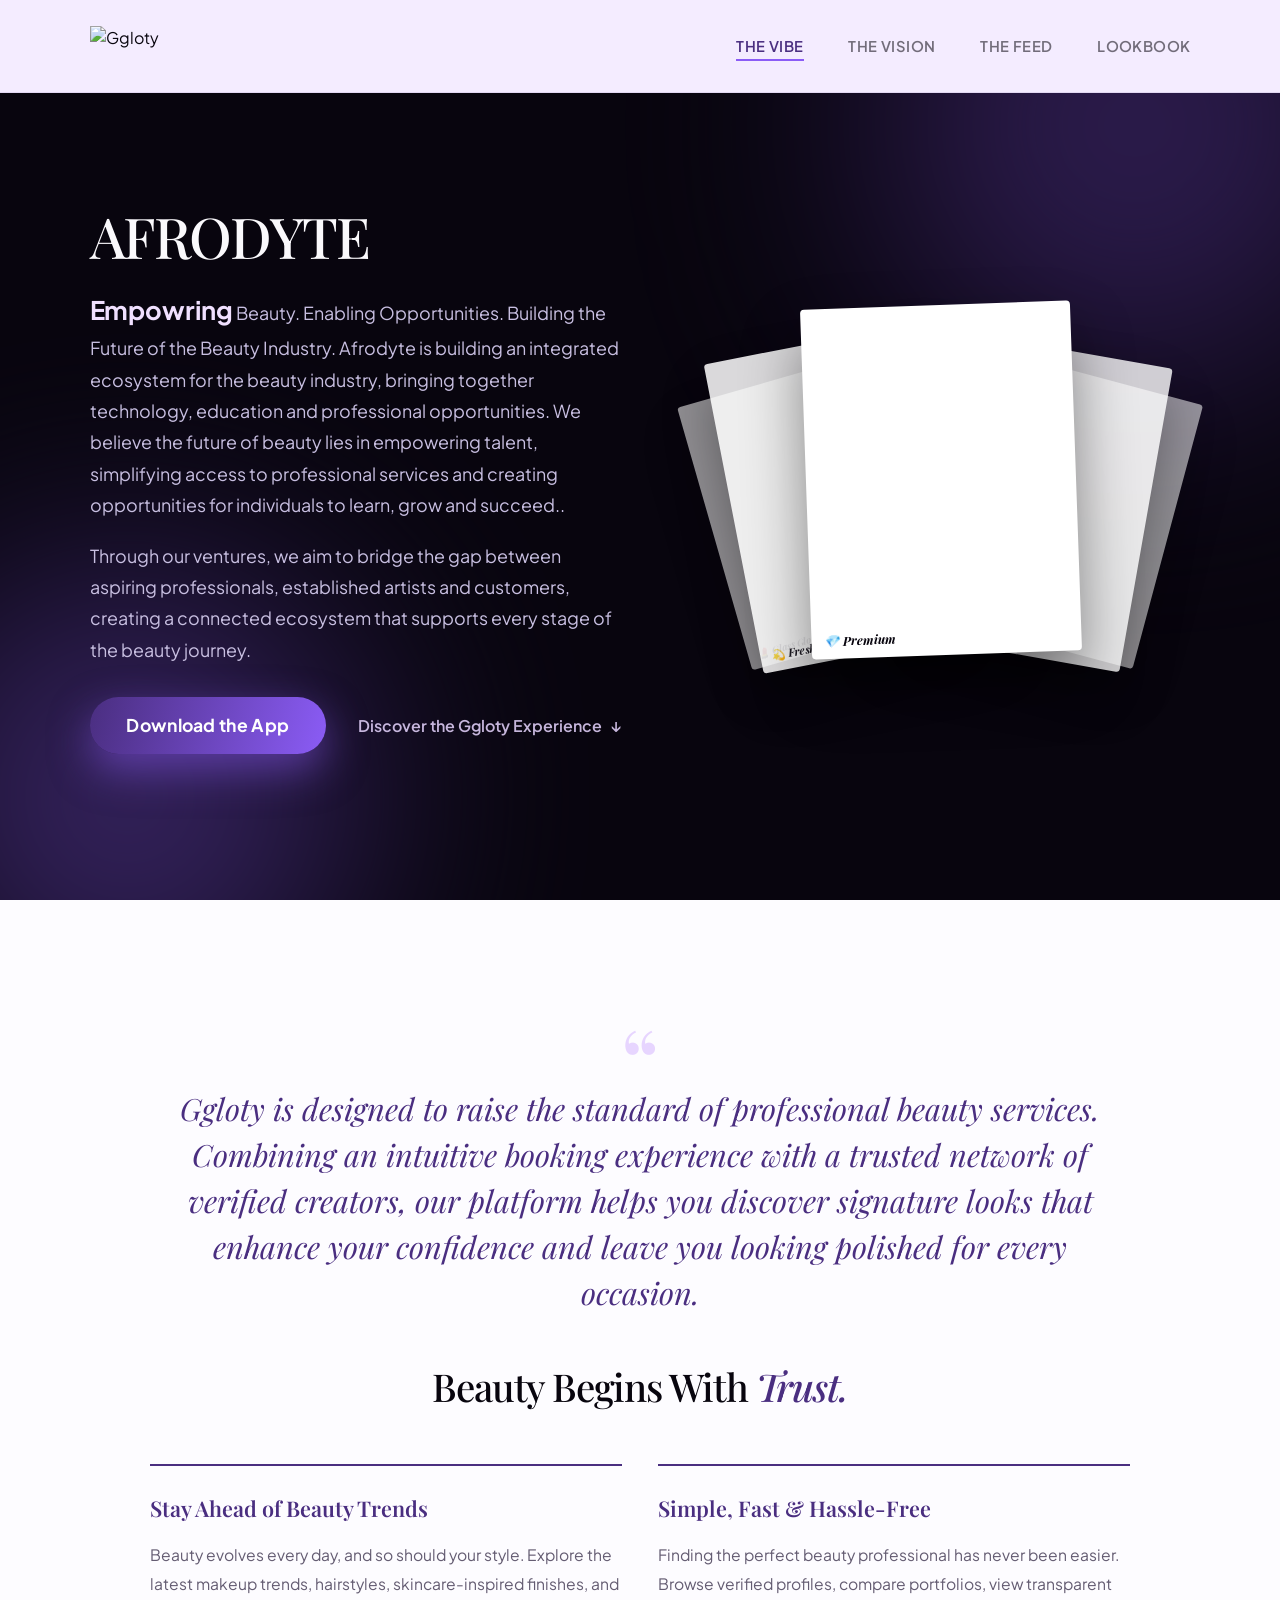
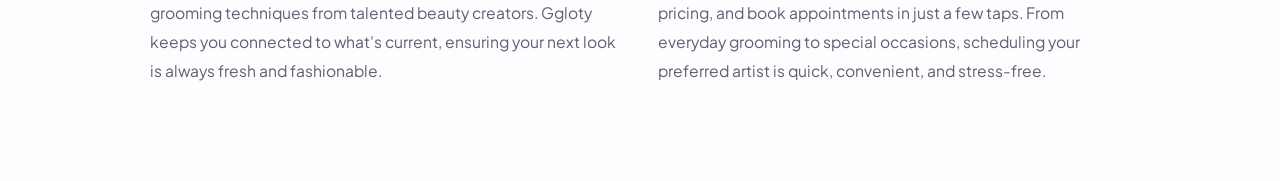
==== index.html @ cd1df4a2 "Change logo and update hero section content Updated logo image and modified hero section text." ====
<!DOCTYPE html>
<html lang="en">

<head>
    <meta charset="UTF-8">
    <meta name="viewport" content="width=device-width, initial-scale=1.0">

    <title>Ggloty | Book Verified Makeup Artists & Beauty Professionals</title>

    <meta property="og:type" content="website">
    <meta property="og:url" content="https://www.ggloty.com/">
    <meta property="og:title" content="Ggloty | Book Verified Makeup Artists & Beauty Professionals">
    <meta property="og:description" content="Discover premium beauty and spa experiences customized to match your unique vibe.">
    <meta property="og:image" content="https://www.ggloty.com/preview.png">

    <link rel="icon" type="image/jpeg" href="images/new logo.jpeg">
    <link rel="canonical" href="https://www.ggloty.com/">

    <link rel="preconnect" href="https://fonts.googleapis.com">
    <link rel="preconnect" href="https://fonts.gstatic.com" crossorigin>

    <link href="https://fonts.googleapis.com/css2?family=Playfair+Display:ital,wght@0,400;0,500;0,600;0,700;1,400;1,500;1,600&family=Plus+Jakarta+Sans:wght@300;400;500;600;700;800&display=swap" rel="stylesheet">

    <link rel="stylesheet" href="style.css">
</head>

<body>

    <!-- NAVBAR -->
    <header class="masthead" id="masthead">
        <div class="masthead-bar">

            <a href="#home" class="brand-logo">
                <img src="images/new logo.jpeg" alt="Ggloty" class="logo-img">
            </a>

            <nav class="primary-nav">
                <ul class="nav-list" id="navLinksMenu">
                    <li><a href="#home" class="nav-item active">The Vibe</a></li>
                    <li><a href="#vision" class="nav-item">The Vision</a></li>
                    <li><a href="#reels-section" class="nav-item">The Feed</a></li>
                    <li><a href="#lookbook" class="nav-item">Lookbook</a></li>
                </ul>
            </nav>

            <button class="menu-toggle" id="hamburgerToggle"
                aria-label="Toggle menu"
                aria-expanded="false"
                aria-controls="navLinksMenu">

                <span class="hamburger-line"></span>
                <span class="hamburger-line"></span>
                <span class="hamburger-line"></span>

            </button>

        </div>
    </header>


    <main>

        <!-- HERO SECTION -->
        <section id="home" class="hero">

            <span class="hero-glow glow-a" aria-hidden="true"></span>
            <span class="hero-glow glow-b" aria-hidden="true"></span>

            <div class="hero-inner">

                <div class="hero-copy" data-reveal>

                    <h1 class="hero-title">
                        AFRODYTE<br>
                        <span class="accent-ital"></span>
                    </h1>

                    <p class="hero-text">
                         <span class="brand-highlight">Empowring</span>  
                   Beauty. Enabling Opportunities.

Building the Future of the Beauty Industry.

Afrodyte is building an integrated ecosystem for the beauty industry, bringing together technology, education and professional opportunities.

We believe the future of beauty lies in empowering talent, simplifying access to professional services and creating opportunities for individuals to learn, grow and succeed..
                    </p>

                    <p class="hero-text">
                       
                       Through our ventures, we aim to bridge the gap between aspiring professionals, established artists and customers, creating a connected ecosystem that supports every stage of the beauty journey.
                    </p>

                    <div class="hero-actions">

                        <a href="https://play.google.com/store/apps/details?id=com.ggloty"
                            class="btn-glow">
                            <span>Download the App</span>
                        </a>

                        <a href="#vision" class="link-arrow">
                            Discover the Ggloty Experience
                            <span class="arrow-bob">↓</span>
                        </a>

                    </div>

                </div>


                <!-- HERO PHOTO STACK -->
                <div class="hero-visual" data-reveal>

                    <div class="photo-stack" id="heroDeckSlider">

                        <div class="photo-card">
                            <div class="photo-img"
                                style="background-image:url('https://res.cloudinary.com/vi6c5p9w/image/upload/tile-1.jpg');">
                            </div>
                            <span class="photo-tag">💫 Fresh</span>
                        </div>

                        <div class="photo-card">
                            <div class="photo-img"
                                style="background-image:url('https://res.cloudinary.com/vi6c5p9w/image/upload/v1783770216/tile-2.jpg');">
                            </div>
                            <span class="photo-tag">✨ Iconic</span>
                        </div>

                        <div class="photo-card">
                            <div class="photo-img"
                                style="background-image:url('https://res.cloudinary.com/vi6c5p9w/image/upload/tile-3.jpg');">
                            </div>
                            <span class="photo-tag">💎 Premium</span>
                        </div>

                        <div class="photo-card">
                            <div class="photo-img"
                                style="background-image:url('https://res.cloudinary.com/vi6c5p9w/image/upload/tile-4.jpg');">
                            </div>
                            <span class="photo-tag">💄 Glass Glow</span>
                        </div>

                        <div class="photo-card">
                            <div class="photo-img"
                                style="background-image:url('https://res.cloudinary.com/vi6c5p9w/image/upload/v1783768483/tile-5.jpg');">
                            </div>
                            <span class="photo-tag">⚡ Velvet</span>
                        </div>

                    </div>
                </div>

            </div>
        </section>


        <!-- VISION SECTION -->
        <section id="vision" class="vision">

            <div class="vision-inner">

                <span class="quote-mark" aria-hidden="true">&ldquo;</span>

                <blockquote class="lede" data-reveal>
                    Ggloty is designed to raise the standard of professional beauty
                    services. Combining an intuitive booking experience with a
                    trusted network of verified creators, our platform helps you
                    discover signature looks that enhance your confidence and leave
                    you looking polished for every occasion.
                </blockquote>


                <div class="vision-heading" data-reveal>
                    <h2>
                        Beauty Begins With
                        <span class="accent-plum">Trust.</span>
                    </h2>
                </div>


                <div class="perks">

                    <div class="perk" data-reveal>

                        <span class="perk-tag">
                            Stay Ahead of Beauty Trends
                        </span>

                        <p>
                            Beauty evolves every day, and so should your style.
                            Explore the latest makeup trends, hairstyles,
                            skincare-inspired finishes, and grooming techniques
                            from talented beauty creators. Ggloty keeps you
                            connected to what's current, ensuring your next look
                            is always fresh and fashionable.
                        </p>

                    </div>


                    <div class="perk" data-reveal>

                        <span class="perk-tag">
                            Simple, Fast & Hassle-Free
                        </span>

                        <p>
                            Finding the perfect beauty professional has never
                            been easier. Browse verified profiles, compare
                            portfolios, view transparent pricing, and book
                            appointments in just a few taps. From everyday
                            grooming to special occasions, scheduling your
                            preferred artist is quick, convenient, and
                            stress-free.
                        </p>

                    </div>

                </div>

            </div>
        </section>

    </main>


    <!-- NAVIGATION SCRIPT -->
    <script>
        document.addEventListener("DOMContentLoaded", function () {

            const menuToggle = document.getElementById("hamburgerToggle");
            const navMenu = document.getElementById("navLinksMenu");
            const navItems = document.querySelectorAll(".nav-item");

            // Ensure all reveal content is visible
            document.querySelectorAll("[data-reveal]").forEach(function (element) {
                element.classList.add("in-view");
            });

            // Mobile navigation toggle
            if (menuToggle && navMenu) {

                menuToggle.addEventListener("click", function () {

                    const isOpen = menuToggle.classList.toggle("open");

                    navMenu.classList.toggle("nav-open", isOpen);

                    menuToggle.setAttribute("aria-expanded", isOpen);

                    document.body.classList.toggle("no-scroll", isOpen);

                });

                // Close menu after clicking a navigation link
                navItems.forEach(function (item) {

                    item.addEventListener("click", function () {

                        menuToggle.classList.remove("open");
                        navMenu.classList.remove("nav-open");

                        menuToggle.setAttribute("aria-expanded", "false");

                        document.body.classList.remove("no-scroll");

                    });

                });

            }

        });
    </script>

</body>
</html>
---- style.css ----
/* ==========================================================================
   GGLOTY — PREMIUM EDITORIAL DESIGN
   Only styles for the supplied HTML:
   Navbar + Hero + Vision
   ========================================================================== */


/* ==========================================================================
   GLOBAL RESET & VARIABLES
   ========================================================================== */

*,
*::before,
*::after {
    margin: 0;
    padding: 0;
    box-sizing: border-box;
}

:root {
    --luxury-black: #08050E;
    --luxury-white: #FAF9FC;
    --deep-brand-purple: #4A2E80;
    --amethyst-glow: #8B5CF6;
    --light-amethyst: #E7D5FF;
    --slate-muted: #645C72;
    --soft-cream-bg: #FDFCFF;

    --ink-soft: #14101E;
    --lilac-veil: rgba(231, 213, 255, 0.85);
    --lilac-dim: rgba(231, 213, 255, 0.55);
    --plum-10: rgba(74, 46, 128, 0.10);
    --plum-16: rgba(74, 46, 128, 0.16);
    --amethyst-30: rgba(139, 92, 246, 0.5);
    --white-04: rgba(250, 249, 252, 0.04);
    --white-08: rgba(250, 249, 252, 0.08);

    --font-display: 'Playfair Display', serif;
    --font-body: 'Plus Jakarta Sans', sans-serif;

    --ease: cubic-bezier(0.16, 1, 0.3, 1);

    --edge: 7vw;
    --nav-h: 92px;
}

html {
    scroll-behavior: smooth;
    scroll-padding-top: 110px;
}

body {
    font-family: var(--font-body);
    background: var(--soft-cream-bg);
    color: var(--luxury-black);
    line-height: 1.5;
    overflow-x: hidden;
}

body.no-scroll {
    overflow: hidden;
}

h1,
h2,
h3,
h4,
h5 {
    font-family: var(--font-display);
    font-weight: 500;
}

p {
    color: var(--slate-muted);
}

a {
    color: inherit;
    text-decoration: none;
}

img {
    max-width: 100%;
    display: block;
}

::selection {
    background: var(--amethyst-glow);
    color: #fff;
}

main > section {
    padding-left: var(--edge);
    padding-right: var(--edge);
    position: relative;
    overflow: hidden;
}


/* ==========================================================================
   CONTENT VISIBILITY FIX
   Elements with data-reveal are visible even if JavaScript fails.
   ========================================================================== */

[data-reveal] {
    opacity: 1;
    visibility: visible;
    transform: none;
}

[data-reveal].in-view {
    opacity: 1;
    visibility: visible;
    transform: none;
}


/* ==========================================================================
   MASTHEAD / NAVIGATION
   ========================================================================== */

.masthead {
    position: fixed;
    top: 0;
    left: 0;
    width: 100%;
    z-index: 1000;

    background: #F4ECFF;

    backdrop-filter: blur(18px);
    -webkit-backdrop-filter: blur(18px);

    border-bottom: 1px solid var(--plum-10);
}

.masthead-bar {
    max-width: 1440px;
    margin: 0 auto;

    height: var(--nav-h);
    padding: 0 var(--edge);

    display: flex;
    align-items: center;
    justify-content: space-between;
}

.brand-logo {
    display: inline-flex;
    align-items: center;
}

.logo-img {
    height: 40px;
    width: auto;
    object-fit: contain;
}

.nav-list {
    display: flex;
    align-items: center;
    list-style: none;
    gap: 2.8rem;
}

.nav-item {
    position: relative;

    font-weight: 600;
    font-size: 0.92rem;
    letter-spacing: 0.4px;
    text-transform: uppercase;

    color: var(--luxury-black);
    opacity: 0.55;

    padding-bottom: 6px;

    transition:
        opacity 0.3s ease,
        color 0.3s ease;
}

.nav-item::after {
    content: '';

    position: absolute;
    left: 0;
    bottom: 0;

    width: 100%;
    height: 2px;

    background: var(--amethyst-glow);

    transform: scaleX(0);
    transform-origin: right;

    transition: transform 0.4s var(--ease);
}

.nav-item:hover,
.nav-item.active {
    opacity: 1;
    color: var(--deep-brand-purple);
}

.nav-item:hover::after,
.nav-item.active::after {
    transform: scaleX(1);
    transform-origin: left;
}


/* ==========================================================================
   HAMBURGER MENU
   ========================================================================== */

.menu-toggle {
    display: none;

    width: 46px;
    height: 46px;

    border: none;
    border-radius: 50%;

    background: var(--deep-brand-purple);

    flex-direction: column;
    align-items: center;
    justify-content: center;
    gap: 5px;

    cursor: pointer;
    flex-shrink: 0;

    position: relative;
    z-index: 1200;
}

.hamburger-line {
    width: 20px;
    height: 2px;

    background: #fff;
    border-radius: 2px;

    transition:
        transform 0.35s var(--ease),
        opacity 0.25s ease;
}

.menu-toggle.open .hamburger-line:nth-child(1) {
    transform: translateY(7px) rotate(45deg);
}

.menu-toggle.open .hamburger-line:nth-child(2) {
    opacity: 0;
}

.menu-toggle.open .hamburger-line:nth-child(3) {
    transform: translateY(-7px) rotate(-45deg);
}


/* ==========================================================================
   HERO SECTION — DARK COUTURE
   ========================================================================== */

.hero {
    background: var(--luxury-black);

    min-height: 100vh;

    display: flex;
    align-items: center;

    padding-top: calc(var(--nav-h) + 4rem);
    padding-bottom: 6rem;
}

.hero-glow {
    position: absolute;

    border-radius: 50%;
    filter: blur(120px);

    pointer-events: none;
    opacity: 0.55;

    animation: driftGlow 15s ease-in-out infinite alternate;
}

.glow-a {
    width: 520px;
    height: 520px;

    background: #4A2E80;

    top: -15%;
    right: -9%;
}

.glow-b {
    width: 460px;
    height: 460px;

    background: #8B5CF6;

    bottom: -14%;
    left: -8%;

    animation-delay: 3s;
    opacity: 0.35;
}

@keyframes driftGlow {
    0% {
        transform: translate(0, 0) scale(1);
    }

    100% {
        transform: translate(25px, -25px) scale(1.1);
    }
}


/* ==========================================================================
   HERO INNER LAYOUT
   ========================================================================== */

.hero-inner {
    position: relative;
    z-index: 2;

    max-width: 1360px;
    margin: 0 auto;
    width: 100%;

    display: grid;
    grid-template-columns: 1fr 0.9fr;
    gap: 3rem;

    align-items: center;
}

.hero-copy {
    width: 100%;
}

.eyebrow {
    display: inline-flex;

    font-size: 0.75rem;
    font-weight: 700;
    letter-spacing: 2px;
    text-transform: uppercase;

    color: var(--light-amethyst);
    background: var(--white-08);

    border: 1px solid var(--amethyst-30);

    padding: 0.55rem 1.3rem;
    border-radius: 999px;

    margin-bottom: 1.6rem;
}

.eyebrow-plum {
    color: var(--deep-brand-purple);
    background: var(--light-amethyst);
    border: none;
}


/* ==========================================================================
   HERO TYPOGRAPHY
   ========================================================================== */

.hero-title {
    font-size: clamp(2.6rem, 4.4vw, 4.1rem);

    line-height: 1.05;
    letter-spacing: -1.8px;

    color: var(--luxury-white);

    margin-bottom: 1.4rem;
}

.hero-text {
    font-size: 1.12rem;
    line-height: 1.75;

    color: #C8BFE1;

    max-width: 540px;
    margin-bottom: 1.2rem;
}

.brand-highlight {
    font-weight: 700;
    font-size: 1.6rem;

    color: #F0E0FF;
    letter-spacing: -0.1px;
}

.accent-ital {
    font-style: italic;

    background: linear-gradient(
        100deg,
        var(--light-amethyst),
        var(--amethyst-glow)
    );

    -webkit-background-clip: text;
    background-clip: text;
    -webkit-text-fill-color: transparent;
}

.accent-plum {
    font-style: italic;
    color: var(--deep-brand-purple);
}


/* ==========================================================================
   HERO BUTTONS
   ========================================================================== */

.hero-actions {
    display: flex;
    align-items: center;

    gap: 2rem;
    flex-wrap: wrap;

    margin-top: 2rem;
}

.btn-glow {
    display: inline-flex;
    align-items: center;
    justify-content: center;

    background: linear-gradient(
        105deg,
        var(--deep-brand-purple),
        var(--amethyst-glow)
    );

    color: #fff;

    padding: 0.95rem 2.3rem;
    border-radius: 999px;

    font-weight: 700;
    font-size: 1.1rem;
    letter-spacing: 0.3px;

    box-shadow: 0 16px 40px var(--amethyst-30);

    transition:
        transform 0.35s var(--ease),
        box-shadow 0.35s var(--ease);
}

.btn-glow:hover {
    transform: translateY(-4px);

    box-shadow: 0 22px 50px rgba(139, 92, 246, 0.5);
}

.link-arrow {
    display: inline-flex;
    align-items: center;
    gap: 8px;

    font-weight: 600;
    font-size: 1rem;

    color: var(--light-amethyst);
    opacity: 0.85;

    transition: opacity 0.3s ease;
}

.link-arrow:hover {
    opacity: 1;
}

.arrow-bob {
    display: inline-block;
    animation: bob 1.8s ease-in-out infinite;
}

@keyframes bob {
    0%,
    100% {
        transform: translateY(0);
    }

    50% {
        transform: translateY(5px);
    }
}


/* ==========================================================================
   HERO PHOTO STACK
   ========================================================================== */

.hero-visual {
    position: relative;

    height: 460px;

    display: flex;
    align-items: center;
    justify-content: center;
}

.photo-stack {
    position: relative;

    width: 100%;
    height: 100%;
}

.photo-card {
    position: absolute;

    top: 50%;
    left: 50%;

    width: 270px;
    height: 350px;

    background: #fff;

    padding: 12px 12px 34px;

    border-radius: 4px;

    box-shadow: 0 30px 60px rgba(0, 0, 0, 0.45);

    transition:
        transform 0.85s var(--ease),
        opacity 0.85s var(--ease);
}

.photo-img {
    width: 100%;
    height: 100%;

    background-size: cover;
    background-position: center;
}


/* Photo labels */

.photo-tag {
    position: absolute;

    bottom: 8px;
    left: 12px;

    font-size: 0.78rem;
    font-weight: 700;

    color: var(--luxury-black);

    font-family: var(--font-display);
    font-style: italic;
}


/* Static photo arrangement */

.photo-card:nth-child(1) {
    transform: translate(-50%, -50%) translate(-88px, 16px) rotate(-11deg) scale(0.9);
    opacity: 0.85;
    z-index: 3;
}

.photo-card:nth-child(2) {
    transform: translate(-50%, -50%) translate(88px, 20px) rotate(10deg) scale(0.88);
    opacity: 0.8;
    z-index: 2;
}

.photo-card:nth-child(3) {
    transform: translate(-50%, -50%) rotate(-2deg) scale(1);
    opacity: 1;
    z-index: 5;
}

.photo-card:nth-child(4) {
    transform: translate(-50%, -50%) translate(-125px, 30px) rotate(-16deg) scale(0.78);
    opacity: 0.55;
    z-index: 1;
}

.photo-card:nth-child(5) {
    transform: translate(-50%, -50%) translate(125px, 30px) rotate(15deg) scale(0.78);
    opacity: 0.55;
    z-index: 1;
}


/* ==========================================================================
   VISION SECTION — LIGHT EDITORIAL
   ========================================================================== */

.vision {
    background: var(--soft-cream-bg);

    padding-top: 7rem;
    padding-bottom: 6rem;

    text-align: center;
}

.vision-inner {
    max-width: 980px;
    margin: 0 auto;
}

.quote-mark {
    display: block;

    font-family: var(--font-display);
    font-size: 6rem;
    line-height: 1;

    color: var(--light-amethyst);

    margin-bottom: -1.4rem;
}

.lede {
    display: block;

    font-family: var(--font-display);
    font-style: italic;

    font-size: clamp(1.5rem, 2.4vw, 2.1rem);
    line-height: 1.5;

    color: var(--deep-brand-purple);

    margin-bottom: 3rem;
}

.vision-heading h2 {
    font-size: clamp(2.2rem, 3vw, 2.9rem);

    letter-spacing: -1.2px;
    line-height: 1.15;

    margin-bottom: 3.5rem;

    color: var(--luxury-black);
}


/* ==========================================================================
   VISION PERKS
   ========================================================================== */

.perks {
    display: grid;

    grid-template-columns: 1fr 1fr;
    gap: 2.2rem;

    text-align: left;
}

.perk {
    border-top: 2px solid var(--deep-brand-purple);

    padding-top: 1.6rem;

    transition: transform 0.5s var(--ease);
}

.perk:hover {
    transform: translateY(-6px);
}

.perk-tag {
    display: block;

    font-family: var(--font-display);
    font-size: 1.35rem;
    font-weight: 600;

    color: var(--deep-brand-purple);

    margin-bottom: 1rem;
}

.perk p {
    font-size: 0.98rem;
    line-height: 1.85;

    color: var(--slate-muted);
}


/* ==========================================================================
   TABLET RESPONSIVE
   ========================================================================== */

@media (max-width: 1024px) {

    :root {
        --edge: 5vw;
    }

    .nav-list {
        gap: 1.5rem;
    }

    .hero-inner {
        grid-template-columns: 1fr 0.85fr;
        gap: 1.5rem;
    }

    .hero-title {
        font-size: clamp(2.5rem, 5vw, 3.5rem);
    }

    .hero-visual {
        height: 400px;
    }

    .photo-card {
        width: 230px;
        height: 310px;
    }

    .photo-card:nth-child(1) {
        transform: translate(-50%, -50%) translate(-65px, 15px) rotate(-11deg) scale(0.9);
    }

    .photo-card:nth-child(2) {
        transform: translate(-50%, -50%) translate(65px, 20px) rotate(10deg) scale(0.88);
    }

    .photo-card:nth-child(4) {
        transform: translate(-50%, -50%) translate(-95px, 25px) rotate(-16deg) scale(0.78);
    }

    .photo-card:nth-child(5) {
        transform: translate(-50%, -50%) translate(95px, 25px) rotate(15deg) scale(0.78);
    }

}


/* ==========================================================================
   MOBILE NAVIGATION
   ========================================================================== */

@media (max-width: 768px) {

    :root {
        --nav-h: 76px;
        --edge: 6vw;
    }

    .masthead-bar {
        height: var(--nav-h);
    }

    .logo-img {
        height: 35px;
    }

    .menu-toggle {
        display: flex;
    }

    .primary-nav {
        position: fixed;

        top: var(--nav-h);
        left: 0;

        width: 100%;
        height: calc(100vh - var(--nav-h));

        background: #F4ECFF;

        display: flex;
        justify-content: center;
        align-items: center;

        opacity: 0;
        visibility: hidden;
        pointer-events: none;

        transform: translateY(-12px);

        transition:
            opacity 0.3s ease,
            visibility 0.3s ease,
            transform 0.3s ease;

        z-index: 1100;
    }

    .primary-nav .nav-list {
        display: flex;
        flex-direction: column;
        align-items: center;

        gap: 2.5rem;
    }

    .primary-nav .nav-item {
        font-size: 1.1rem;
    }

    .primary-nav .nav-list.nav-open {
        display: flex;
    }

    .primary-nav:has(.nav-open) {
        opacity: 1;
        visibility: visible;
        pointer-events: auto;
        transform: translateY(0);
    }


    /* Hero mobile layout */

    .hero {
        min-height: auto;

        padding-top: calc(var(--nav-h) + 4rem);
        padding-bottom: 5rem;
    }

    .hero-inner {
        grid-template-columns: 1fr;
        gap: 3rem;
    }

    .hero-copy {
        text-align: center;
    }

    .hero-title {
        font-size: clamp(2.5rem, 9vw, 3.5rem);
        margin-top: 0;
    }

    .hero-text {
        font-size: 1rem;
        margin-left: auto;
        margin-right: auto;
    }

    .hero-actions {
        justify-content: center;
        gap: 1.3rem;
    }

    .hero-visual {
        height: 370px;
        margin-top: 1rem;
    }

    .photo-card {
        width: 220px;
        height: 290px;
    }


    /* Vision mobile layout */

    .vision {
        padding-top: 5rem;
        padding-bottom: 4rem;
    }

    .lede {
        font-size: 1.45rem;
    }

    .vision-heading h2 {
        margin-bottom: 2.5rem;
    }

    .perks {
        grid-template-columns: 1fr;
        gap: 2.5rem;
    }

}


/* ==========================================================================
   SMALL MOBILE DEVICES
   ========================================================================== */

@media (max-width: 480px) {

    .hero-title {
        font-size: 2.5rem;
    }

    .hero-actions {
        flex-direction: column;
        gap: 1.4rem;
    }

    .btn-glow {
        font-size: 1rem;
        padding: 0.9rem 1.8rem;
    }

    .link-arrow {
        font-size: 0.9rem;
    }

    .hero-visual {
        height: 320px;
    }

    .photo-card {
        width: 185px;
        height: 255px;
    }

    .photo-card:nth-child(1) {
        transform: translate(-50%, -50%) translate(-45px, 12px) rotate(-11deg) scale(0.9);
    }

    .photo-card:nth-child(2) {
        transform: translate(-50%, -50%) translate(45px, 15px) rotate(10deg) scale(0.88);
    }

    .photo-card:nth-child(4) {
        transform: translate(-50%, -50%) translate(-70px, 20px) rotate(-16deg) scale(0.75);
    }

    .photo-card:nth-child(5) {
        transform: translate(-50%, -50%) translate(70px, 20px) rotate(15deg) scale(0.75);
    }

    .quote-mark {
        font-size: 4.5rem;
    }

    .lede {
        font-size: 1.3rem;
    }

    .perk-tag {
        font-size: 1.2rem;
    }

}
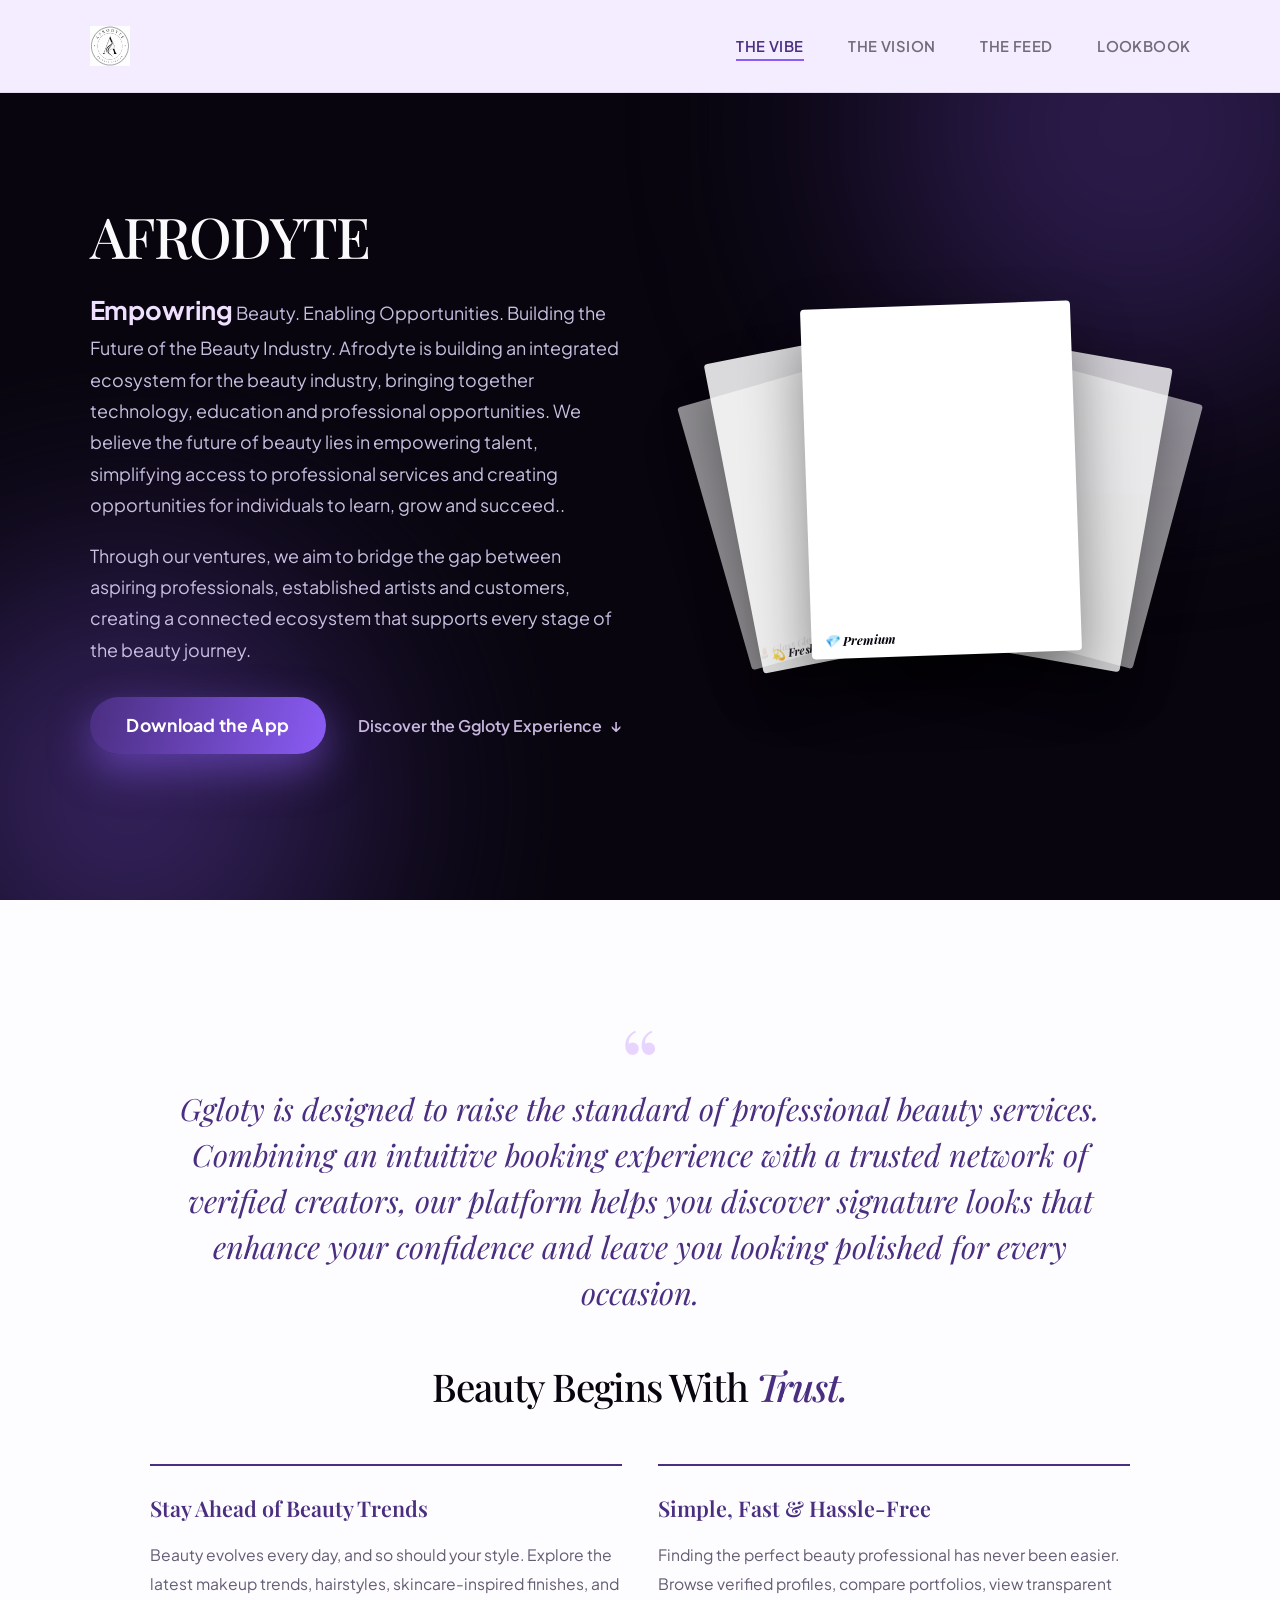
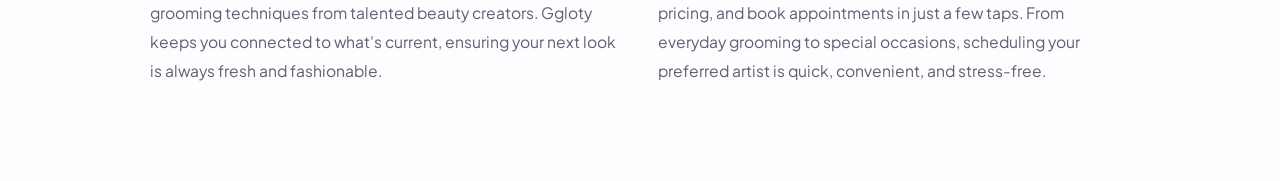
==== commit ab239f5a: "Fix HTML encoding issues in index.html" ====
--- a/index.html
+++ b/index.html
@@ -13,7 +13,7 @@
     <meta property="og:description" content="Discover premium beauty and spa experiences customized to match your unique vibe.">
     <meta property="og:image" content="https://www.ggloty.com/preview.png">
 
-    <link rel="icon" type="image/jpeg" href="images/new logo.jpeg">
+    <link rel="icon" type="images/png" href="images/new logo.png">
     <link rel="canonical" href="https://www.ggloty.com/">
 
     <link rel="preconnect" href="https://fonts.googleapis.com">
@@ -31,7 +31,7 @@
         <div class="masthead-bar">
 
             <a href="#home" class="brand-logo">
-                <img src="images/new logo.jpeg" alt="Ggloty" class="logo-img">
+                <img src="images/new logo.png" alt="Ggloty" class="logo-img">
             </a>
 
             <nav class="primary-nav">
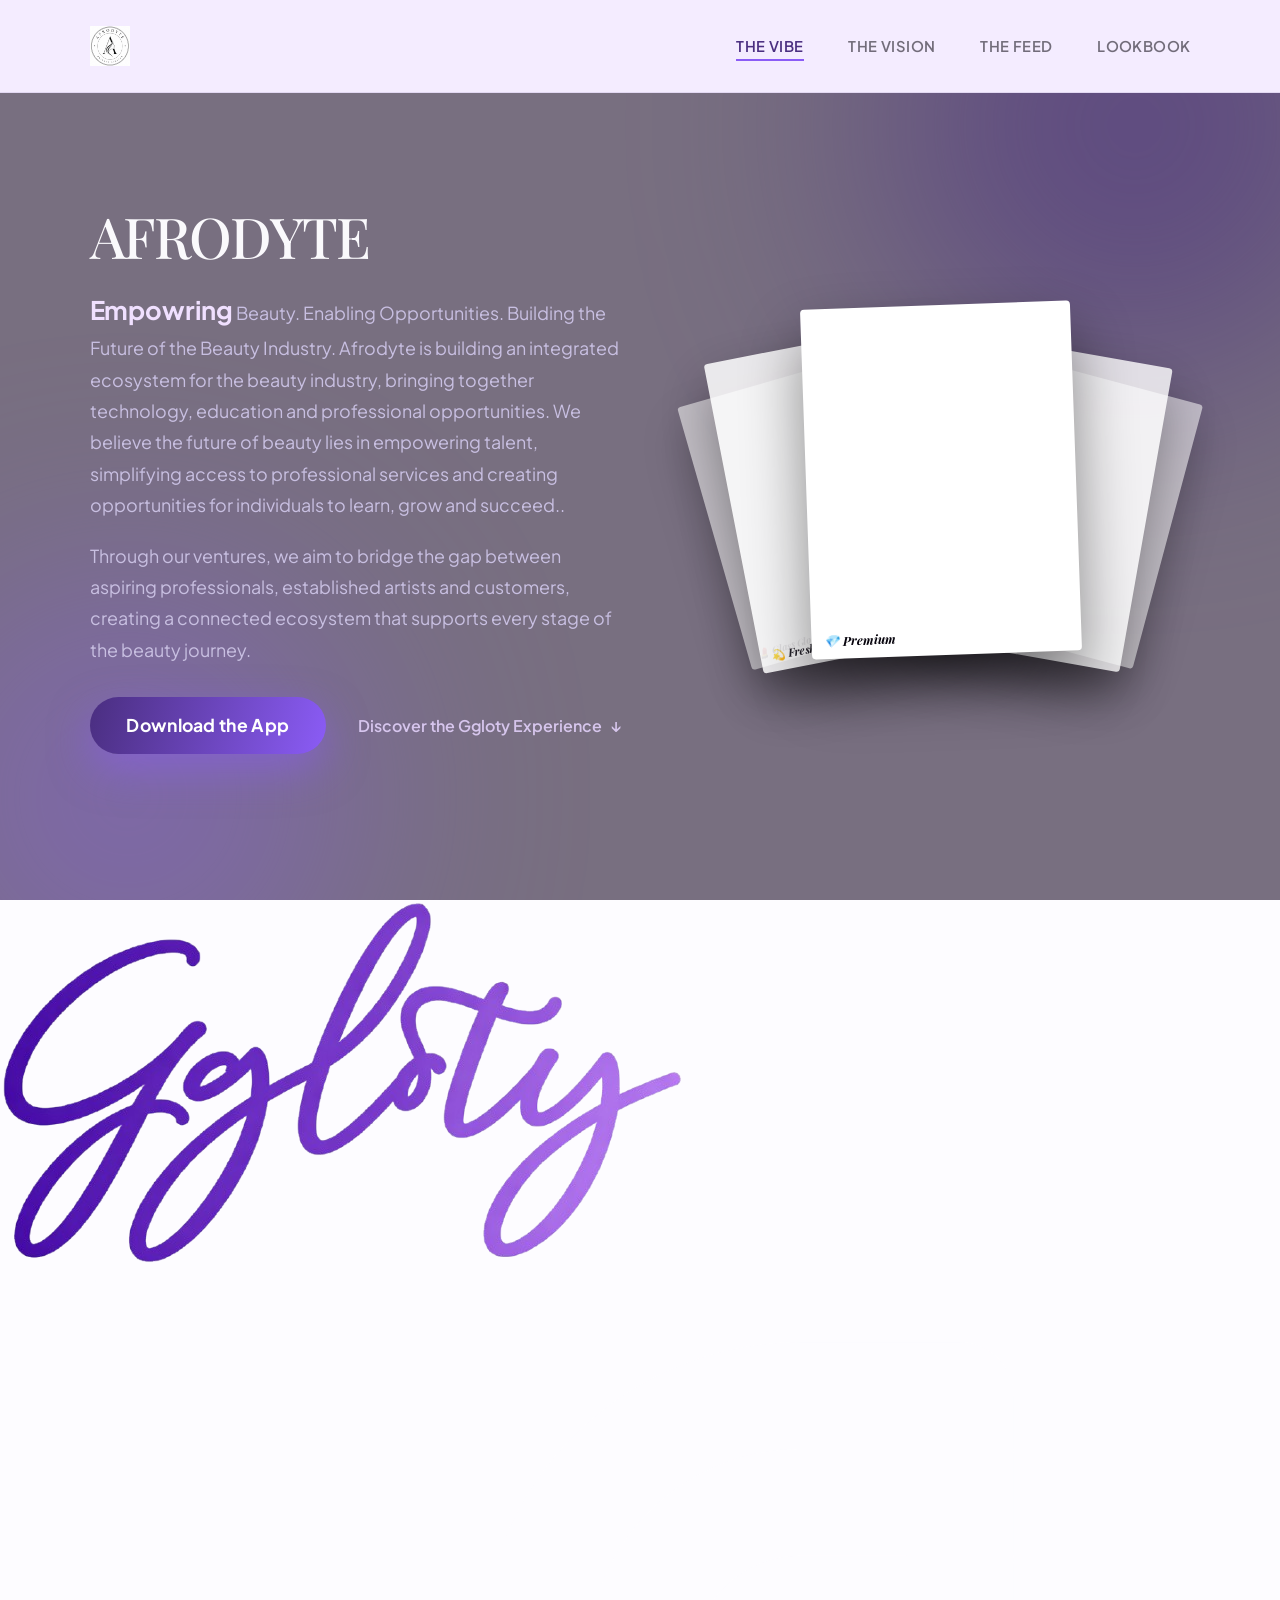
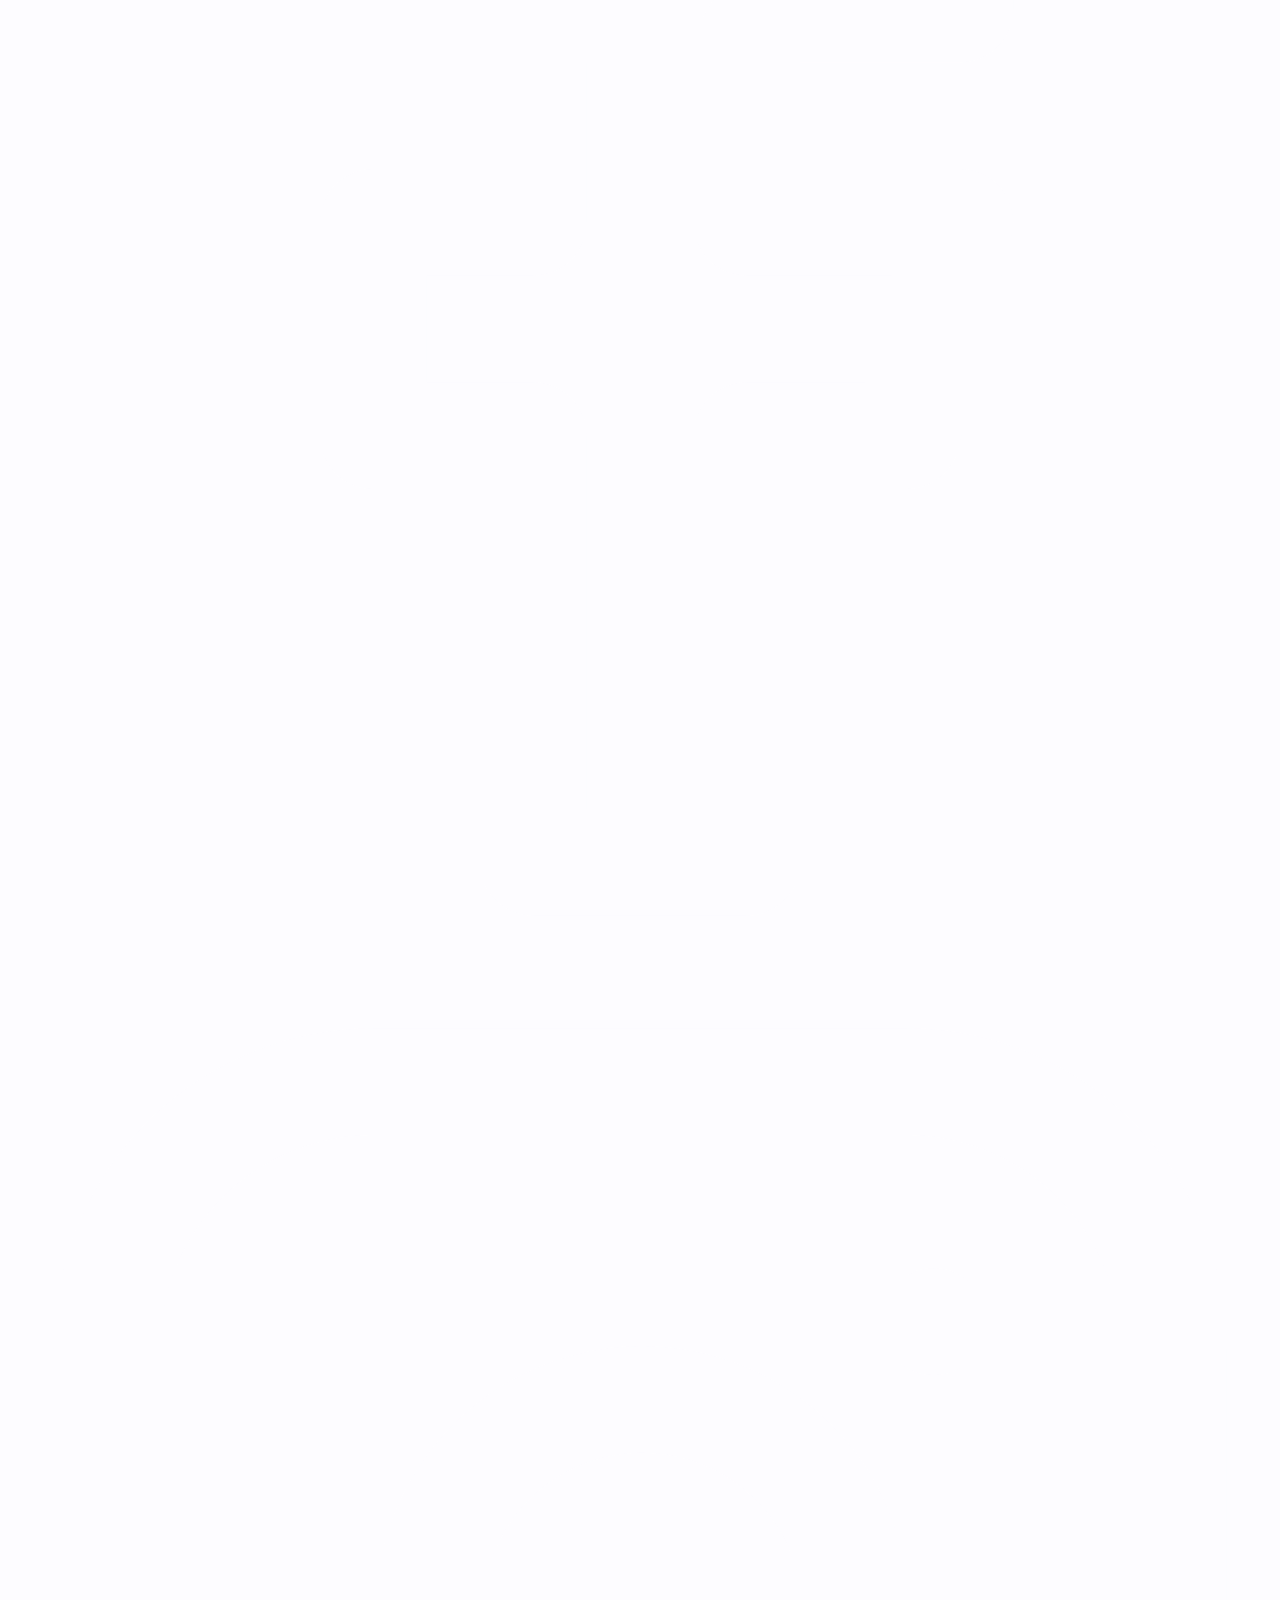
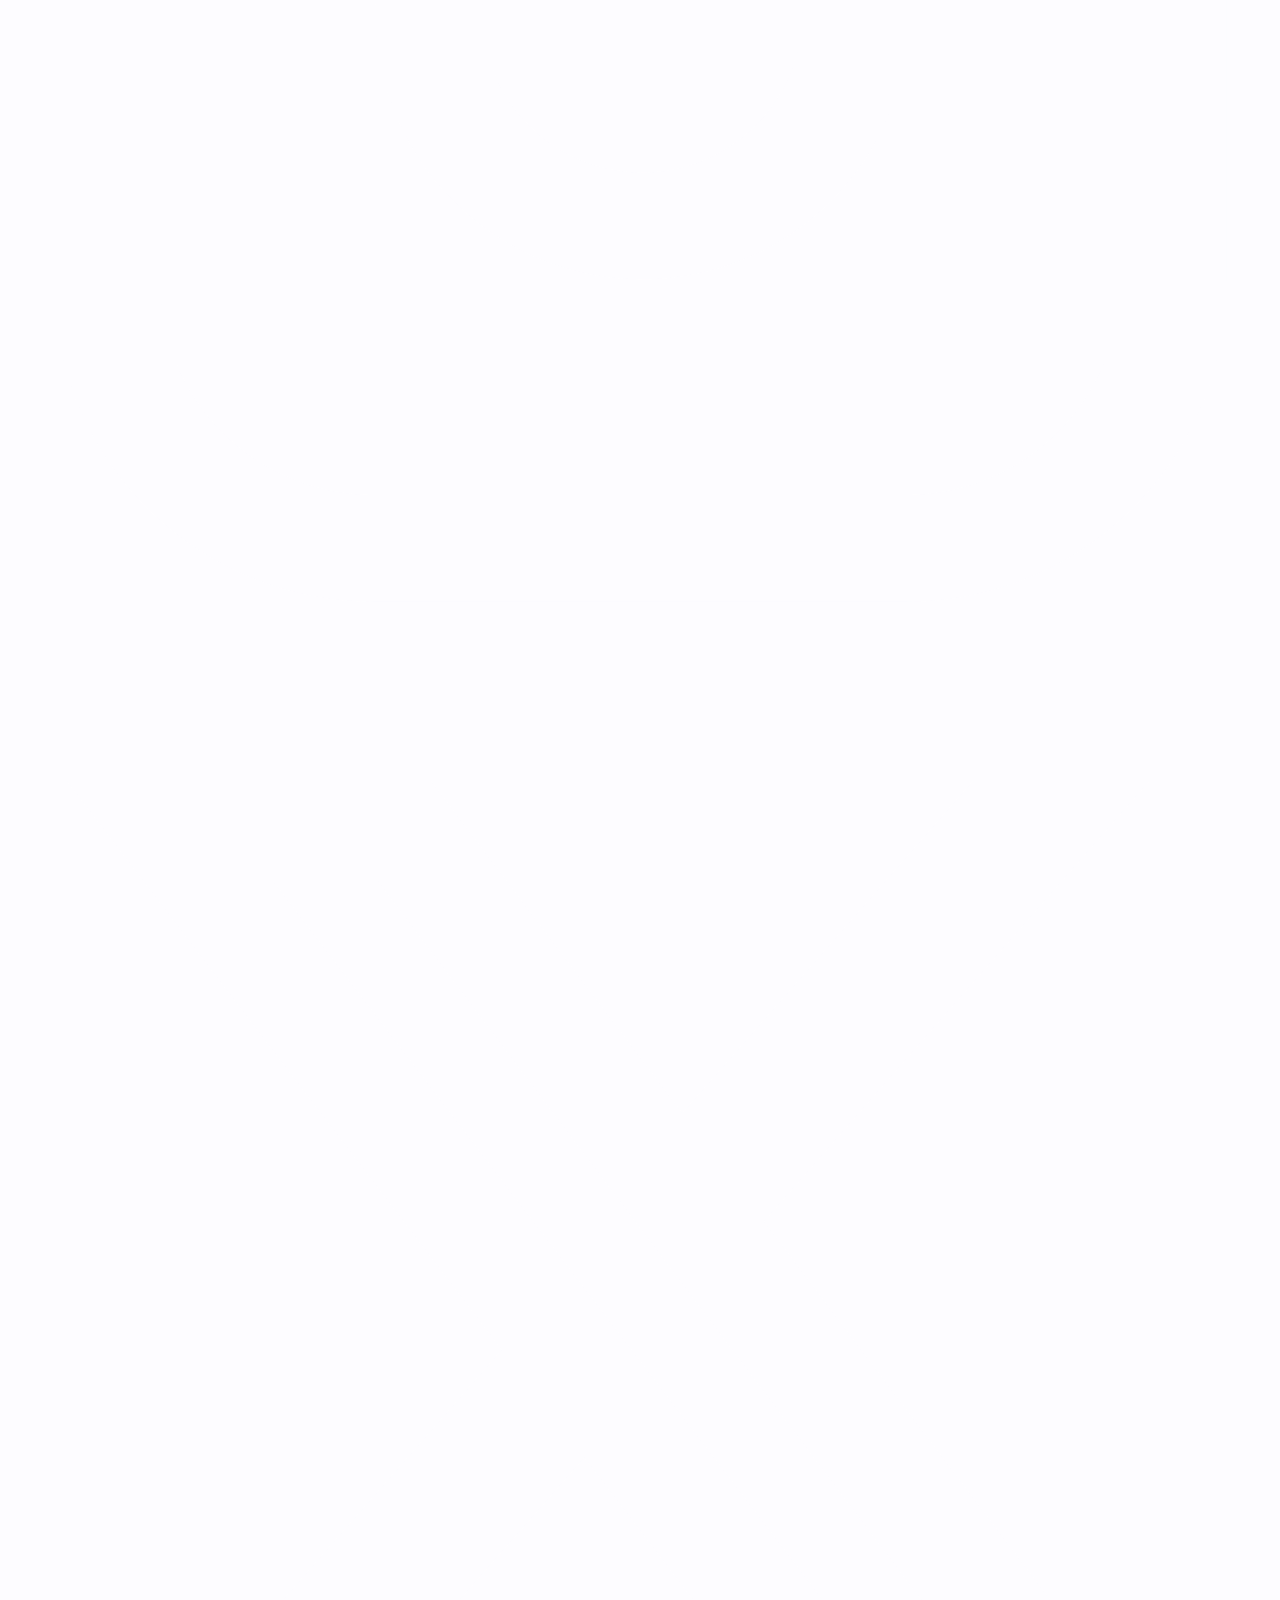
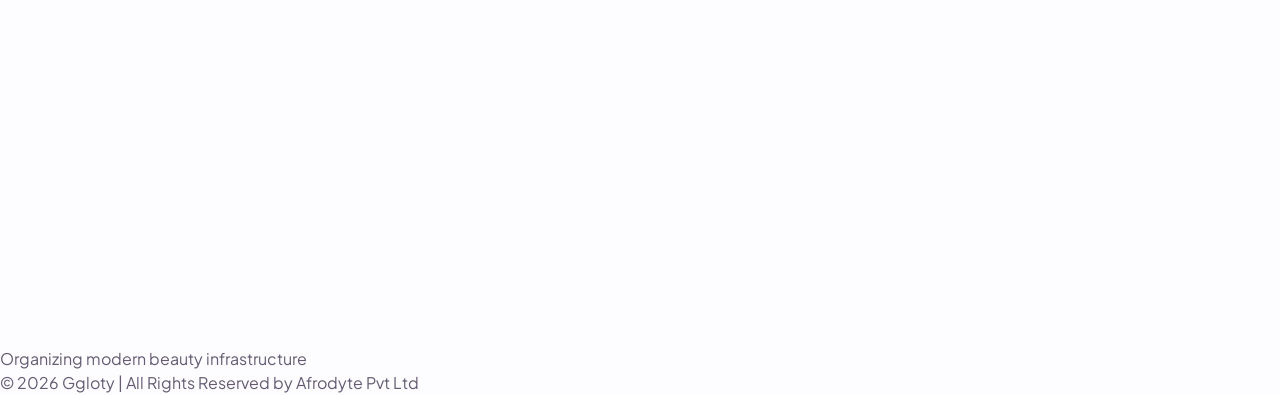
==== commit 884e85c1: "Restore complete HTML structure for index.html The HTML structure has been restored, including the h" ====
--- a/index.html
+++ b/index.html
@@ -155,74 +155,54 @@
         </section>
 
 
-        <!-- VISION SECTION -->
-        <section id="vision" class="vision">
-
-            <div class="vision-inner">
-
-                <span class="quote-mark" aria-hidden="true">&ldquo;</span>
-
-                <blockquote class="lede" data-reveal>
-                    Ggloty is designed to raise the standard of professional beauty
-                    services. Combining an intuitive booking experience with a
-                    trusted network of verified creators, our platform helps you
-                    discover signature looks that enhance your confidence and leave
-                    you looking polished for every occasion.
-                </blockquote>
-
-
-                <div class="vision-heading" data-reveal>
-                    <h2>
-                        Beauty Begins With
-                        <span class="accent-plum">Trust.</span>
-                    </h2>
-                </div>
-
-
-                <div class="perks">
-
-                    <div class="perk" data-reveal>
-
-                        <span class="perk-tag">
-                            Stay Ahead of Beauty Trends
-                        </span>
-
-                        <p>
-                            Beauty evolves every day, and so should your style.
-                            Explore the latest makeup trends, hairstyles,
-                            skincare-inspired finishes, and grooming techniques
-                            from talented beauty creators. Ggloty keeps you
-                            connected to what's current, ensuring your next look
-                            is always fresh and fashionable.
-                        </p>
-
-                    </div>
-
-
-                    <div class="perk" data-reveal>
-
-                        <span class="perk-tag">
-                            Simple, Fast & Hassle-Free
-                        </span>
-
-                        <p>
-                            Finding the perfect beauty professional has never
-                            been easier. Browse verified profiles, compare
-                            portfolios, view transparent pricing, and book
-                            appointments in just a few taps. From everyday
-                            grooming to special occasions, scheduling your
-                            preferred artist is quick, convenient, and
-                            stress-free.
-                        </p>
-
-                    </div>
-
-                </div>
-
+       
+    </main>
+
+    <footer class="site-footer">
+        <div class="footer-main">
+            <a href="#home" class="footer-brand">
+                <img src="images/new1.png" alt="Ggloty" class="footer-logo">
+            </a>
+
+            <nav class="footer-nav">
+                
+                <a href="faq.html">FAQ</a>
+                <a href="contact.html">Contact</a>
+                <a href="terms.html">Terms & Conditions</a>
+                <a href="privacy.html">Privacy Policy</a>
+            </nav>
+
+            <div class="footer-social">
+                <a href="https://www.facebook.com/share/1JAfqFKw3F/" class="social-icon" aria-label="Facebook">
+                    <svg viewBox="0 0 24 24" fill="none" stroke="currentColor" stroke-width="2" stroke-linecap="round"
+                        stroke-linejoin="round">
+                        <path d="M18 2h-3a5 5 0 0 0-5 5v3H7v4h3v8h4v-8h3l1-4h-4V7a1 1 0 0 1 1-1h3z"></path>
+                    </svg>
+                </a>
+                <a href="https://www.instagram.com/theggloty?utm_source=qr&igsh=OWNhNzVhZHdsa3Nk" class="social-icon"
+                    aria-label="Instagram">
+                    <svg viewBox="0 0 24 24" fill="none" stroke="currentColor" stroke-width="2" stroke-linecap="round"
+                        stroke-linejoin="round">
+                        <rect x="2" y="2" width="20" height="20" rx="5" ry="5"></rect>
+                        <path d="M16 11.37A4 4 0 1 1 12.63 8 4 4 0 0 1 16 11.37z"></path>
+                        <line x1="17.5" y1="6.5" x2="17.51" y2="6.5"></line>
+                    </svg>
+                </a>
+                <a href="https://x.com/GglotyOfficial" class="social-icon" aria-label="X / Twitter">
+                    <svg viewBox="0 0 24 24" fill="currentColor">
+                        <path
+                            d="M18.244 2.25h3.308l-7.227 8.26 8.502 11.24H16.17l-5.214-6.817L4.99 21.75H1.68l7.73-8.835L1.254 2.25H8.08l4.713 6.231zm-1.161 17.52h1.833L7.084 4.126H5.117z" />
+                    </svg>
+                </a>
             </div>
-        </section>
-
-    </main>
+        </div>
+
+        <div class="footer-strip">
+            <p class="strip-tagline">Organizing modern beauty infrastructure</p>
+            <p class="strip-copy">© 2026 Ggloty | All Rights Reserved by Afrodyte Pvt Ltd</p>
+        </div>
+    </footer>
+
 
 
     <!-- NAVIGATION SCRIPT -->
--- a/style.css
+++ b/style.css
@@ -52,7 +52,7 @@
 body {
     font-family: var(--font-body);
     background: var(--soft-cream-bg);
-    color: var(--luxury-black);
+    color: var( --soft-cream-bg);
     line-height: 1.5;
     overflow-x: hidden;
 }
@@ -270,7 +270,7 @@
    ========================================================================== */
 
 .hero {
-    background: var(--luxury-black);
+    background: #786F80;
 
     min-height: 100vh;
 
@@ -971,4 +971,4 @@
         font-size: 1.2rem;
     }
 
-}+}
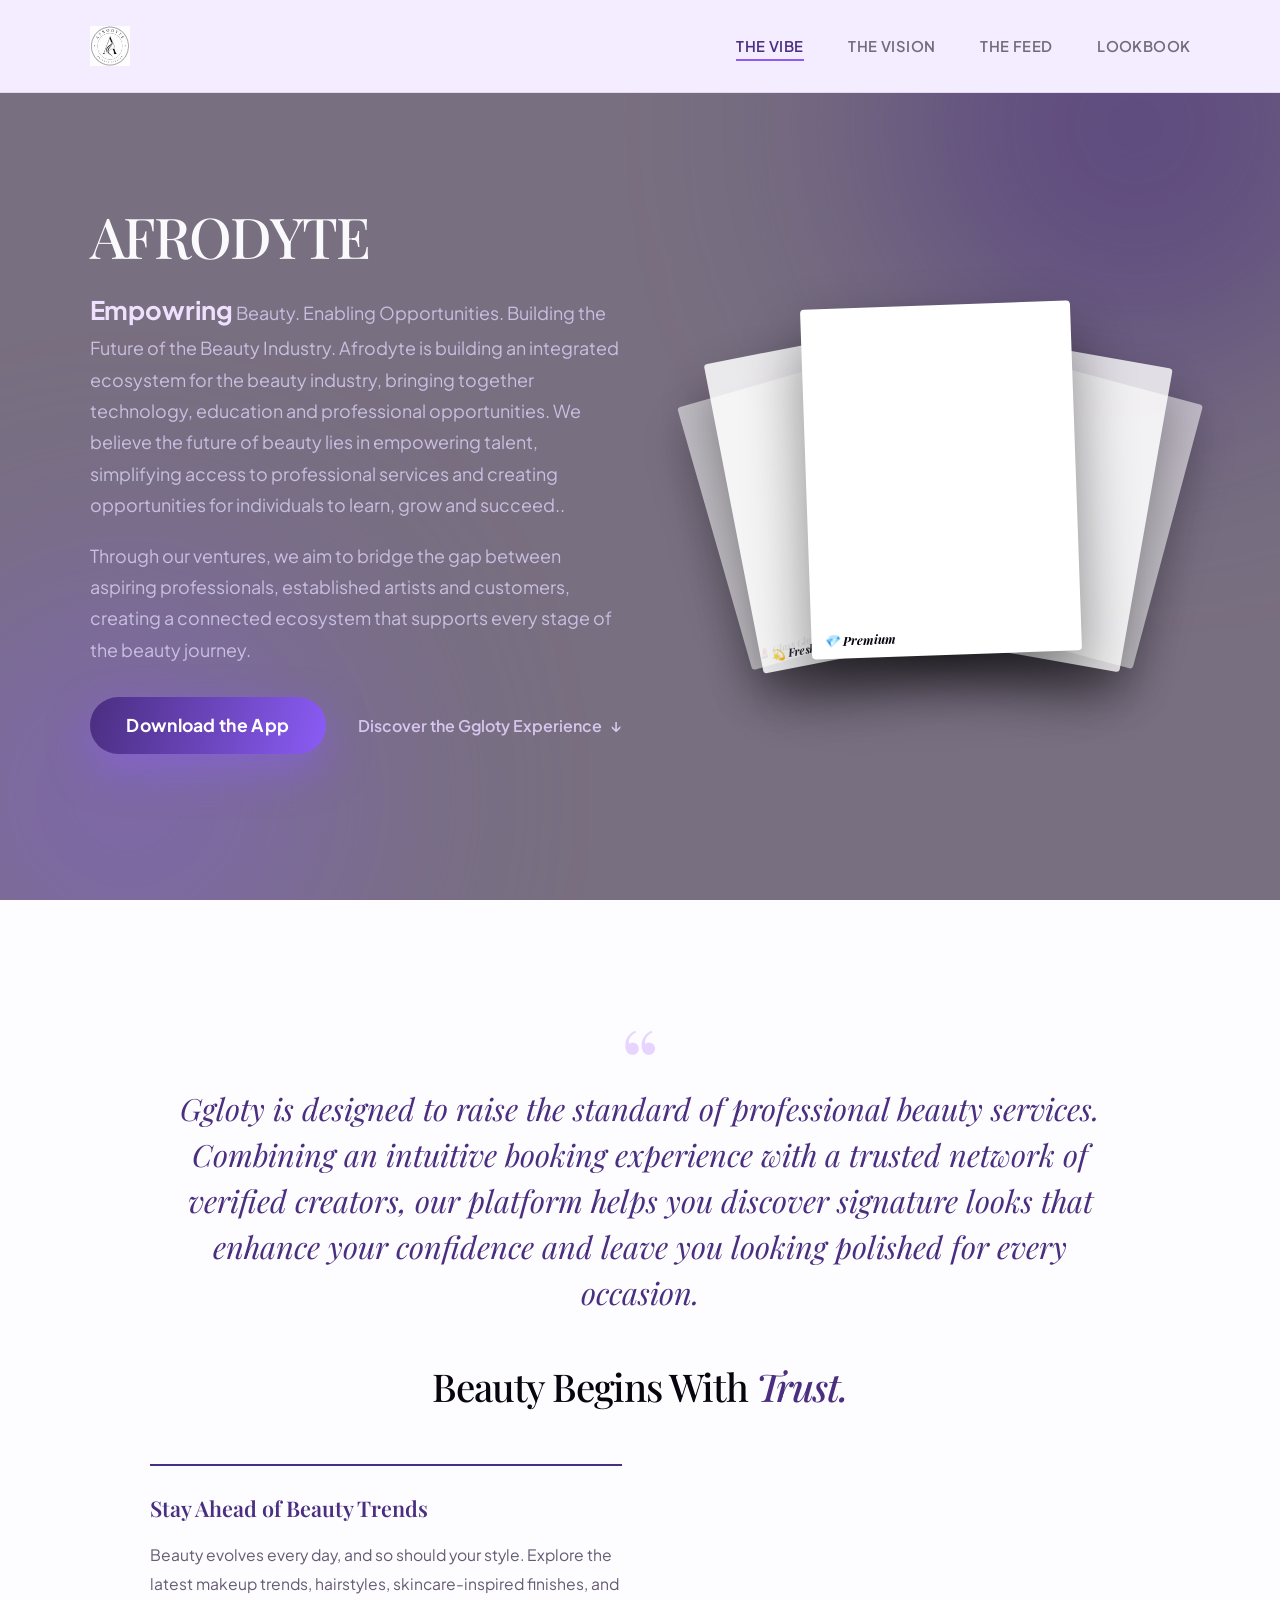
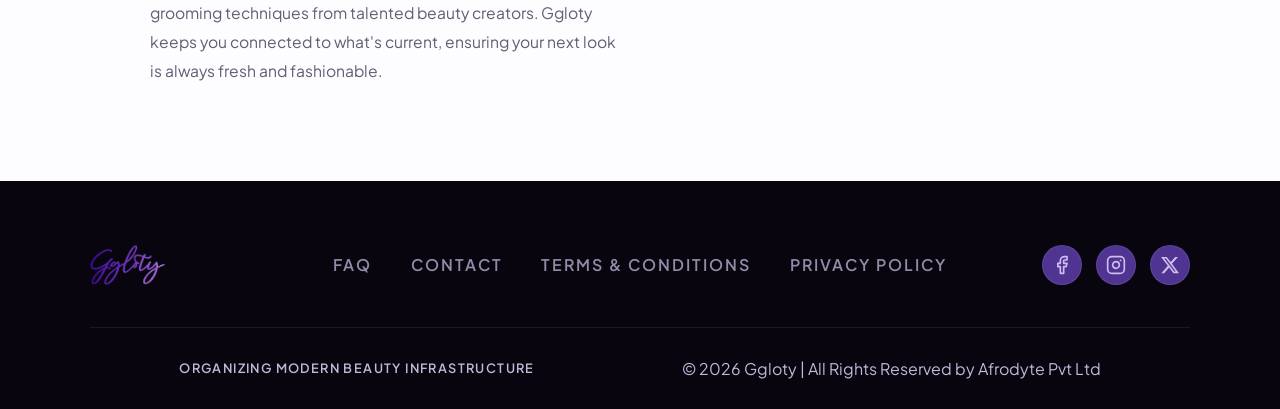
==== commit 7c10f229: "Fix HTML encoding issues in index.html" ====
--- a/index.html
+++ b/index.html
@@ -153,7 +153,27 @@
 
             </div>
         </section>
-
+<section id="vision" class="vision">
+            <div class="vision-inner">
+                <span class="quote-mark" aria-hidden="true">&ldquo;</span>
+                <blockquote class="lede" data-reveal>Ggloty is designed to raise the standard of professional beauty
+                    services. Combining an intuitive booking experience with a trusted network of verified creators, our
+                    platform helps you discover signature looks that enhance your confidence and leave you looking
+                    polished for every occasion.</blockquote>
+
+                <div class="vision-heading" data-reveal>
+                    <h2>Beauty Begins With <span class="accent-plum">Trust.</span></h2>
+                </div>
+
+                <div class="perks">
+                    <div class="perk" data-reveal>
+                        <span class="perk-tag">Stay Ahead of Beauty Trends</span>
+                        
+                        <p>Beauty evolves every day, and so should your style. Explore the latest makeup trends,
+                            hairstyles, skincare-inspired finishes, and grooming techniques from talented beauty
+                            creators. Ggloty keeps you connected to what's current, ensuring your next look is always
+                            fresh and fashionable.</p>
+                    </div>
 
        
     </main>
--- a/style.css
+++ b/style.css
@@ -972,3 +972,116 @@
     }
 
 }
+/* ==========================================================================
+   FOOTER — premium three-column masthead + divider + statement strip
+   ========================================================================== */
+.site-footer {
+    background: var(--luxury-black);
+    padding: 4rem var(--edge) 0;
+}
+
+.footer-main {
+    max-width: 1360px;
+    margin: 0 auto;
+    display: grid;
+    grid-template-columns: 1fr auto 1fr;
+    align-items: center;
+    gap: 2rem;
+    padding-bottom: 2.6rem;
+    border-bottom: 1px solid var(--white-08);
+}
+
+.footer-brand {
+    justify-self: start;
+    opacity: 0.92;
+    transition: opacity 0.3s ease;
+}
+
+.footer-brand:hover {
+    opacity: 1;
+}
+
+.footer-logo {
+    height: 40px;
+    width: auto;
+}
+
+.footer-nav {
+    justify-self: center;
+    display: flex;
+    flex-wrap: wrap;
+    justify-content: center;
+    gap: 2.4rem;
+}
+
+.footer-nav a {
+    color: var(--lilac-veil);
+    text-transform: uppercase;
+    font-weight: 600;
+    font-size: 1rem;
+    letter-spacing: 2px;
+    opacity: 0.75;
+    transition: opacity 0.3s ease, color 0.3s ease;
+}
+
+.footer-nav a:hover {
+    opacity: 1;
+    color: #fff;
+}
+
+.footer-social {
+    justify-self: end;
+    display: flex;
+    gap: 0.9rem;
+}
+
+.social-icon {
+    width: 40px;
+    height: 40px;
+    border-radius: 50%;
+    border: 1px solid var(--white-08);
+    background: #503492;
+    display: flex;
+    align-items: center;
+    justify-content: center;
+    color: var(--lilac-veil);
+    transition: background 0.3s ease, border-color 0.3s ease, color 0.3s ease, transform 0.3s ease;
+}
+
+.social-icon svg {
+    width: 20px;
+    height: 20px;
+}
+
+.social-icon:hover {
+    background: var(--amethyst-glow);
+    border-color: var(--amethyst-glow);
+    color: #fff;
+    transform: translateY(-3px);
+}
+
+.footer-strip {
+    display: flex;
+    align-items: center;
+    justify-content: space-between;
+    gap: 1.5rem;
+    max-width: 1360px;
+    margin: 0 auto;
+    padding: 1.8rem var(--edge);
+}
+
+.strip-tagline {
+    color: var(--lilac-veil);
+    font-weight: 600;
+    font-size: 0.8rem;
+    letter-spacing: 1.4px;
+    text-transform: uppercase;
+
+}
+
+.strip-copy {
+    color: var(--lilac-veil);
+    font-size: 1rem;
+    ;
+    white-space: nowrap;
+}
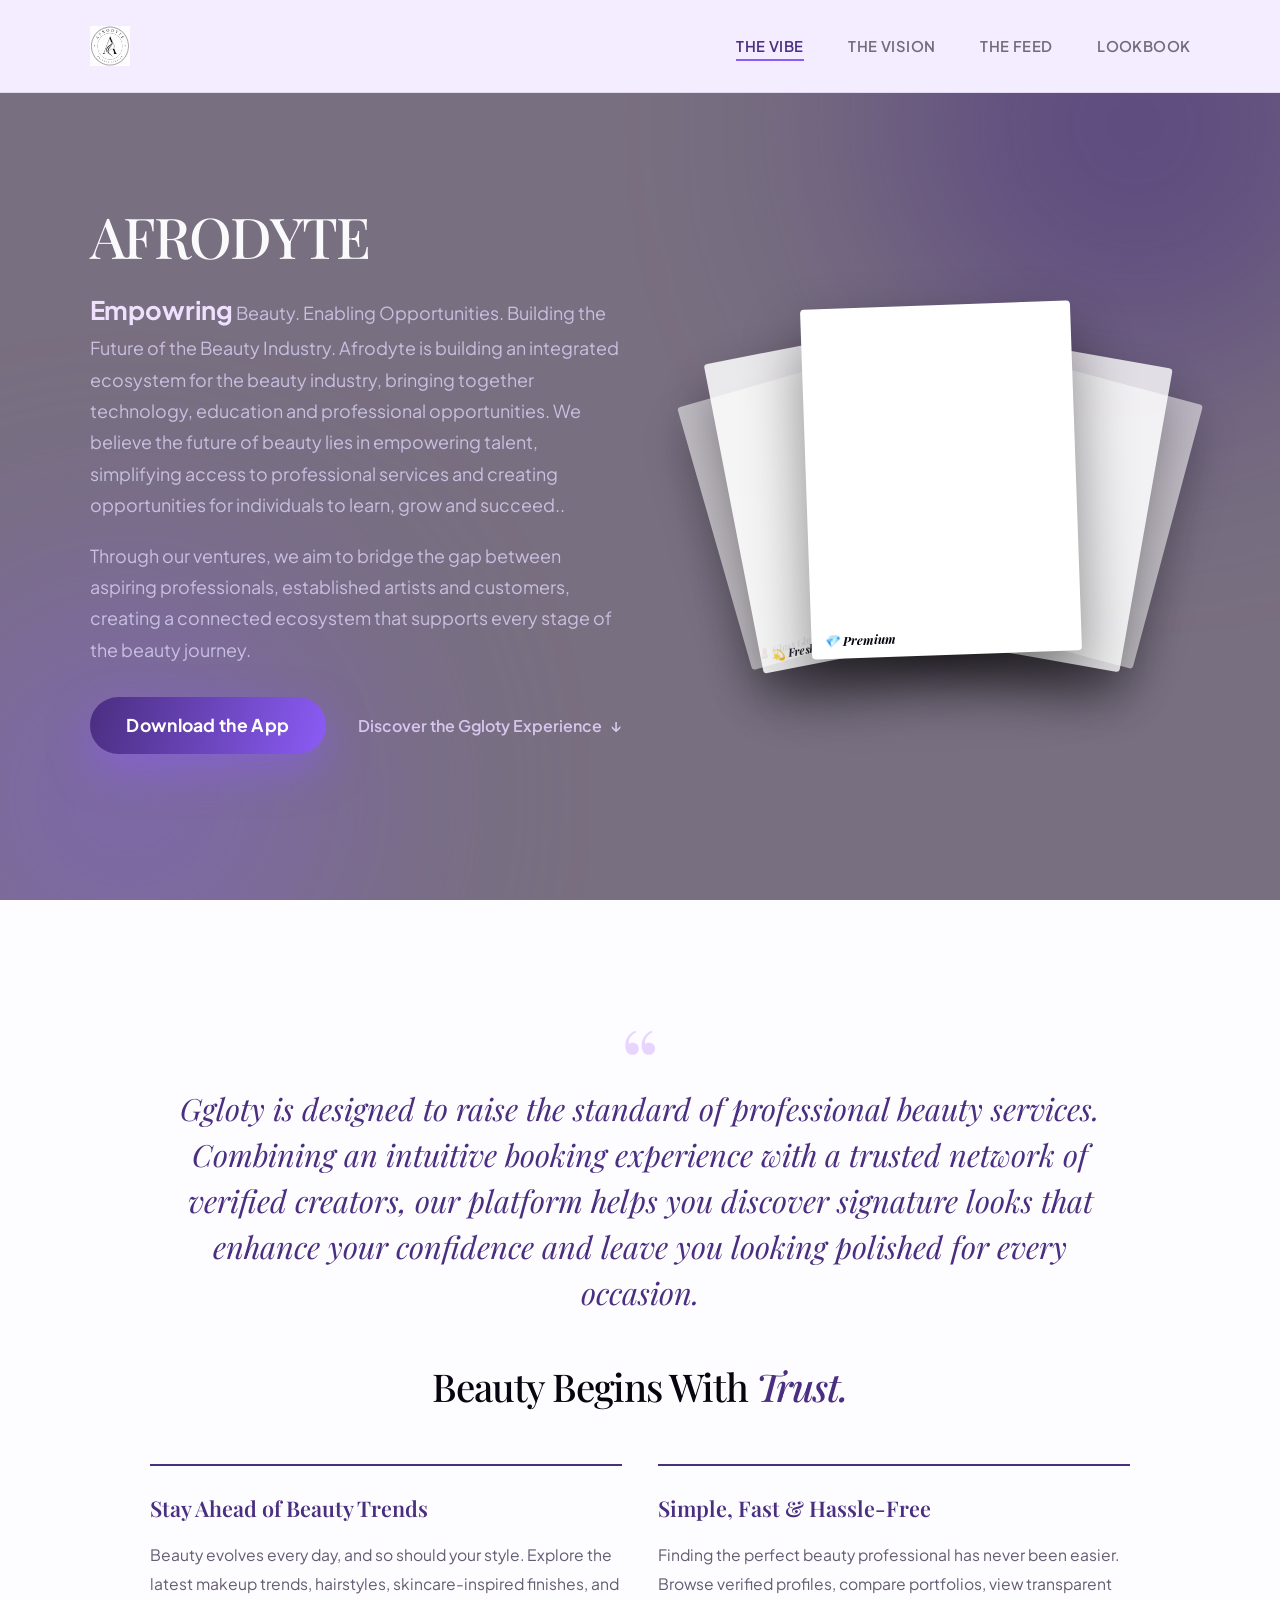
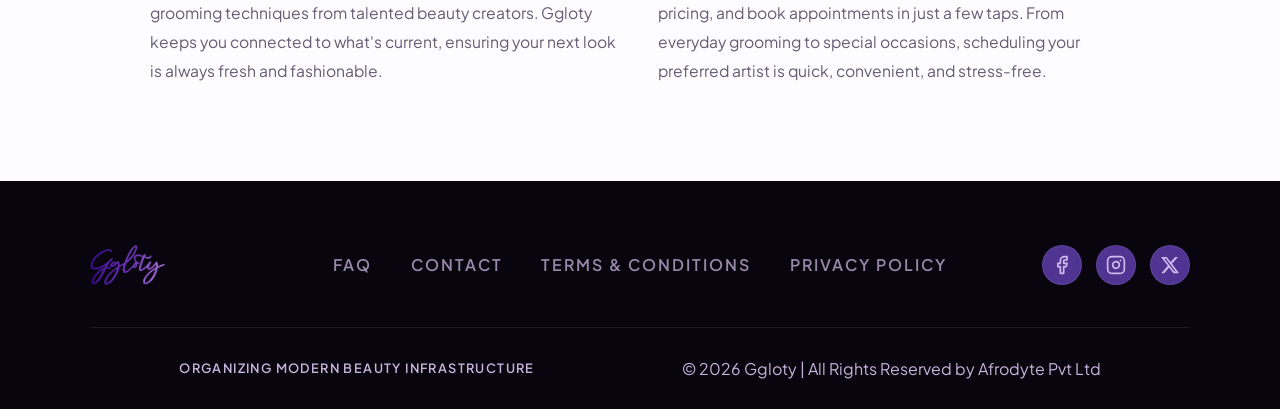
==== commit 9525cf4e: "Fix HTML structure and improve formatting" ====
--- a/index.html
+++ b/index.html
@@ -174,6 +174,29 @@
                             creators. Ggloty keeps you connected to what's current, ensuring your next look is always
                             fresh and fashionable.</p>
                     </div>
+
+                    <div class="perk" data-reveal>
+
+                        <span class="perk-tag">
+                            Simple, Fast & Hassle-Free
+                        </span>
+
+                        <p>
+                            Finding the perfect beauty professional has never
+                            been easier. Browse verified profiles, compare
+                            portfolios, view transparent pricing, and book
+                            appointments in just a few taps. From everyday
+                            grooming to special occasions, scheduling your
+                            preferred artist is quick, convenient, and
+                            stress-free.
+                        </p>
+
+                    </div>
+
+                </div>
+
+            </div>
+        </section>
 
        
     </main>
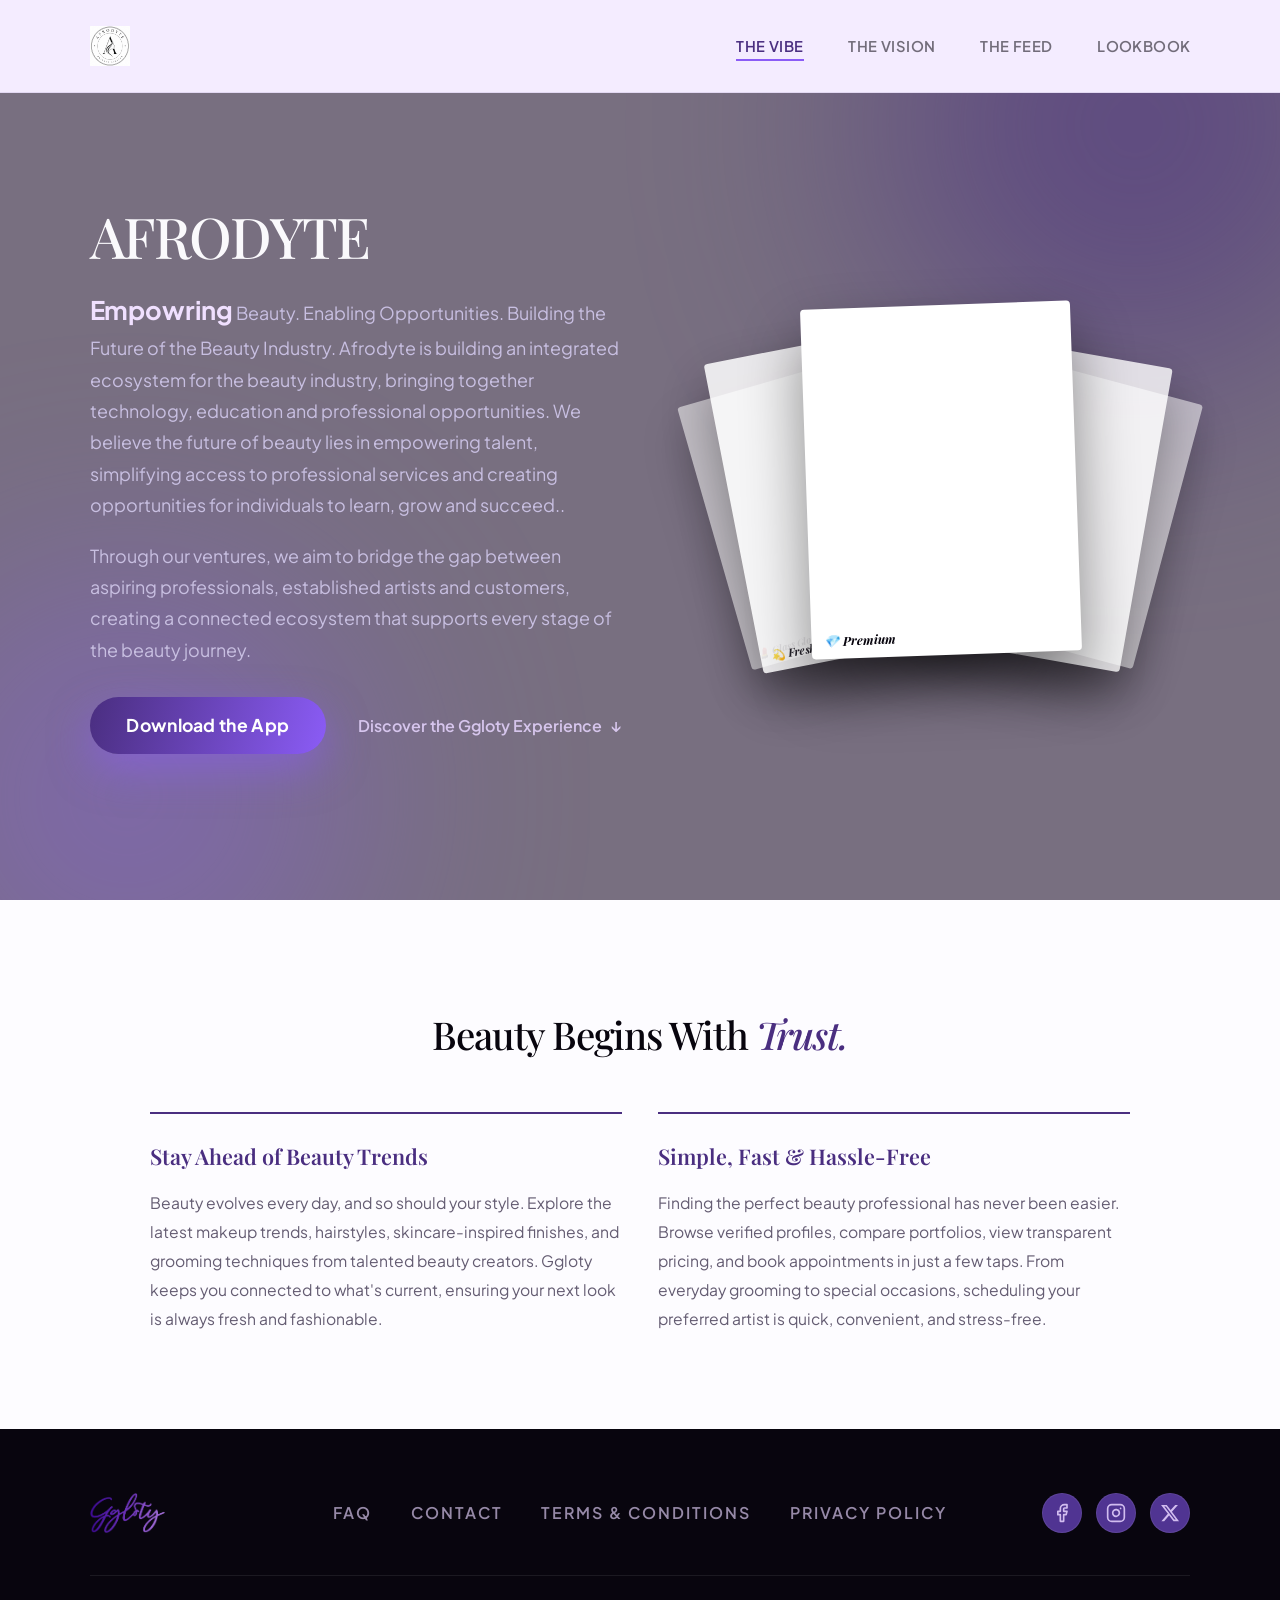
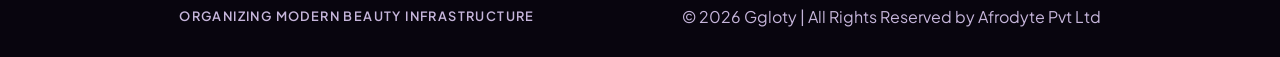
==== commit 6c186925: "Fix HTML formatting and structure" ====
--- a/index.html
+++ b/index.html
@@ -155,11 +155,7 @@
         </section>
 <section id="vision" class="vision">
             <div class="vision-inner">
-                <span class="quote-mark" aria-hidden="true">&ldquo;</span>
-                <blockquote class="lede" data-reveal>Ggloty is designed to raise the standard of professional beauty
-                    services. Combining an intuitive booking experience with a trusted network of verified creators, our
-                    platform helps you discover signature looks that enhance your confidence and leave you looking
-                    polished for every occasion.</blockquote>
+                
 
                 <div class="vision-heading" data-reveal>
                     <h2>Beauty Begins With <span class="accent-plum">Trust.</span></h2>
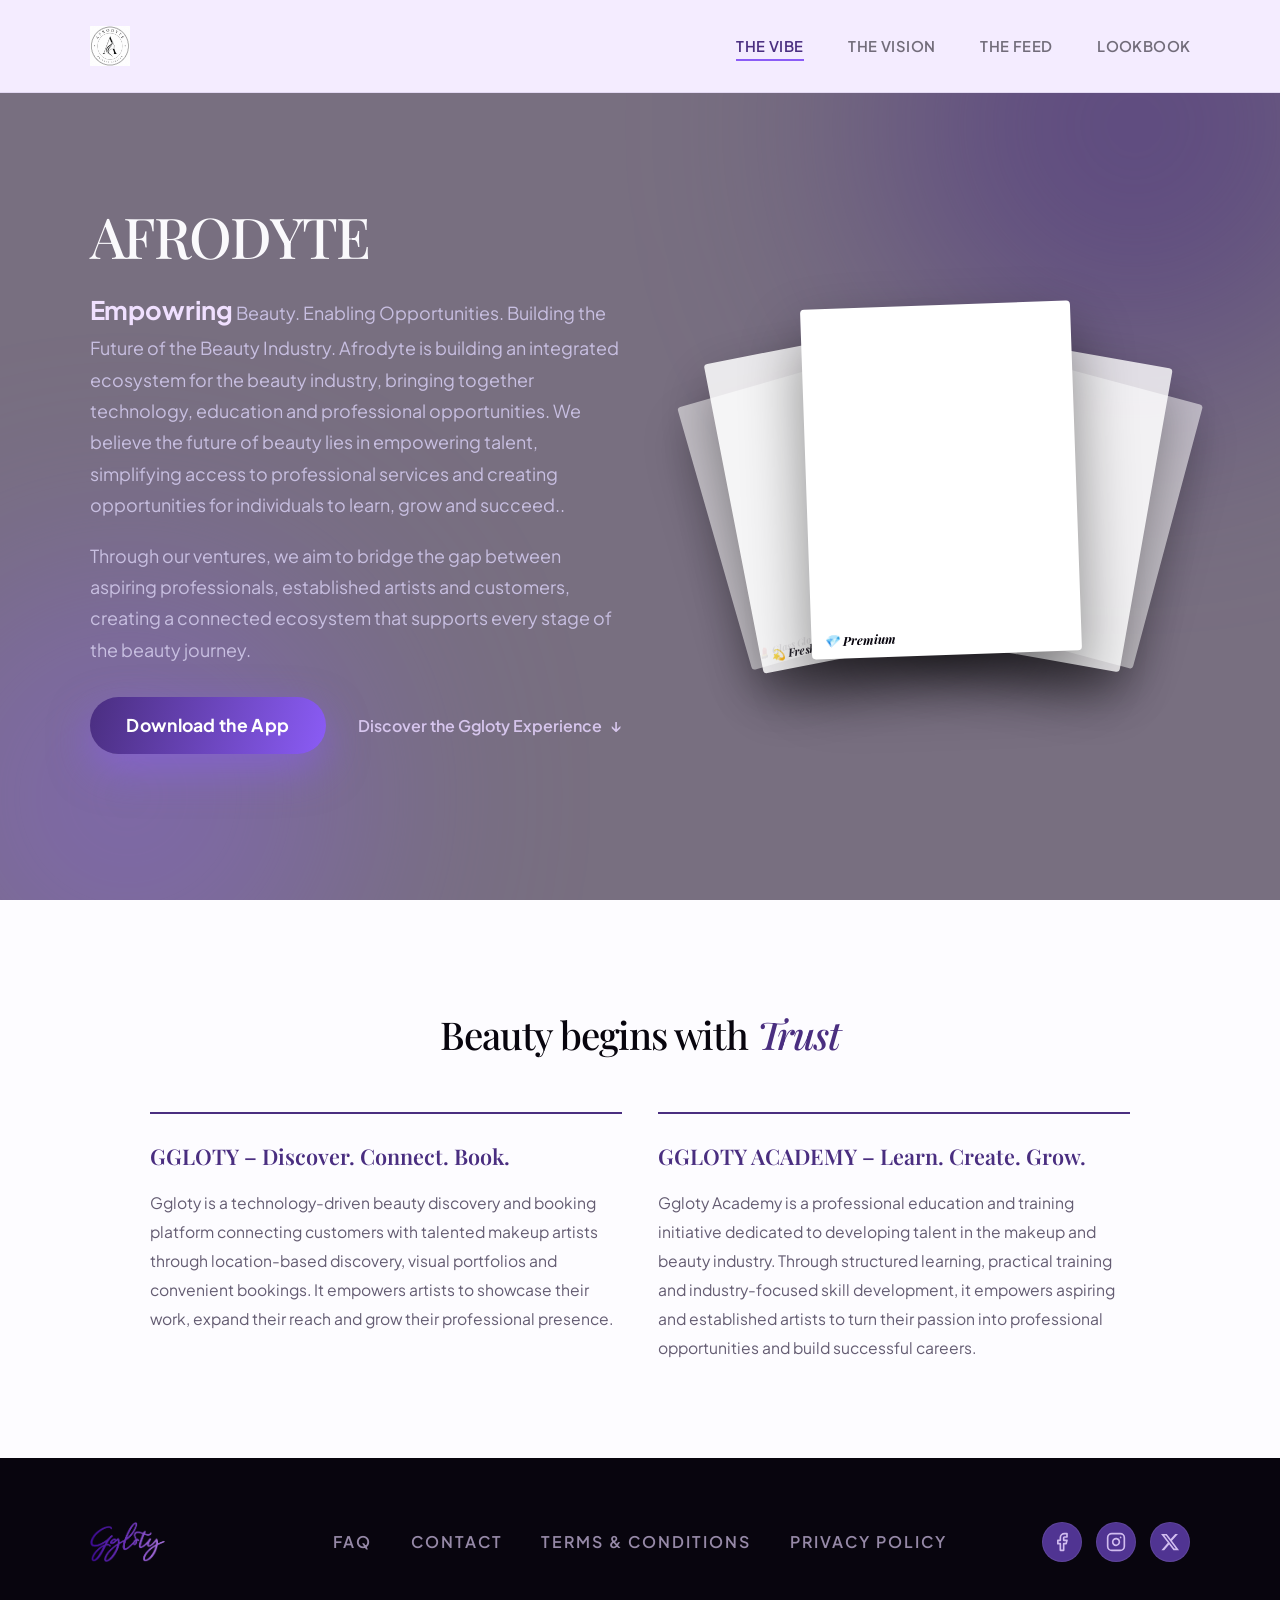
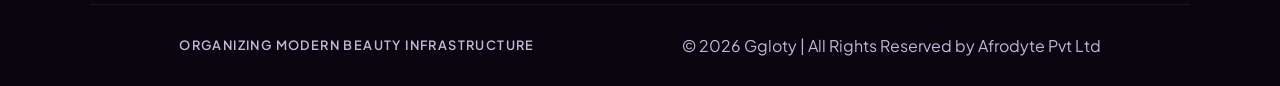
==== commit 7a0742d5: "Revise index.html with content updates and structure Updated content and structure of the index.html" ====
--- a/index.html
+++ b/index.html
@@ -158,33 +158,24 @@
                 
 
                 <div class="vision-heading" data-reveal>
-                    <h2>Beauty Begins With <span class="accent-plum">Trust.</span></h2>
+                    <h2>Beauty begins with<span class="accent-plum"> Trust</span></h2>
                 </div>
 
                 <div class="perks">
                     <div class="perk" data-reveal>
-                        <span class="perk-tag">Stay Ahead of Beauty Trends</span>
+                        <span class="perk-tag">GGLOTY – Discover. Connect. Book.</span>
                         
-                        <p>Beauty evolves every day, and so should your style. Explore the latest makeup trends,
-                            hairstyles, skincare-inspired finishes, and grooming techniques from talented beauty
-                            creators. Ggloty keeps you connected to what's current, ensuring your next look is always
-                            fresh and fashionable.</p>
+                        <p>Ggloty is a technology-driven beauty discovery and booking platform connecting customers with talented makeup artists through location-based discovery, visual portfolios and convenient bookings. It empowers artists to showcase their work, expand their reach and grow their professional presence.</p>
                     </div>
 
                     <div class="perk" data-reveal>
 
                         <span class="perk-tag">
-                            Simple, Fast & Hassle-Free
+                          GGLOTY ACADEMY – Learn. Create. Grow.
                         </span>
 
                         <p>
-                            Finding the perfect beauty professional has never
-                            been easier. Browse verified profiles, compare
-                            portfolios, view transparent pricing, and book
-                            appointments in just a few taps. From everyday
-                            grooming to special occasions, scheduling your
-                            preferred artist is quick, convenient, and
-                            stress-free.
+                           Ggloty Academy is a professional education and training initiative dedicated to developing talent in the makeup and beauty industry. Through structured learning, practical training and industry-focused skill development, it empowers aspiring and established artists to turn their passion into professional opportunities and build successful careers.
                         </p>
 
                     </div>
